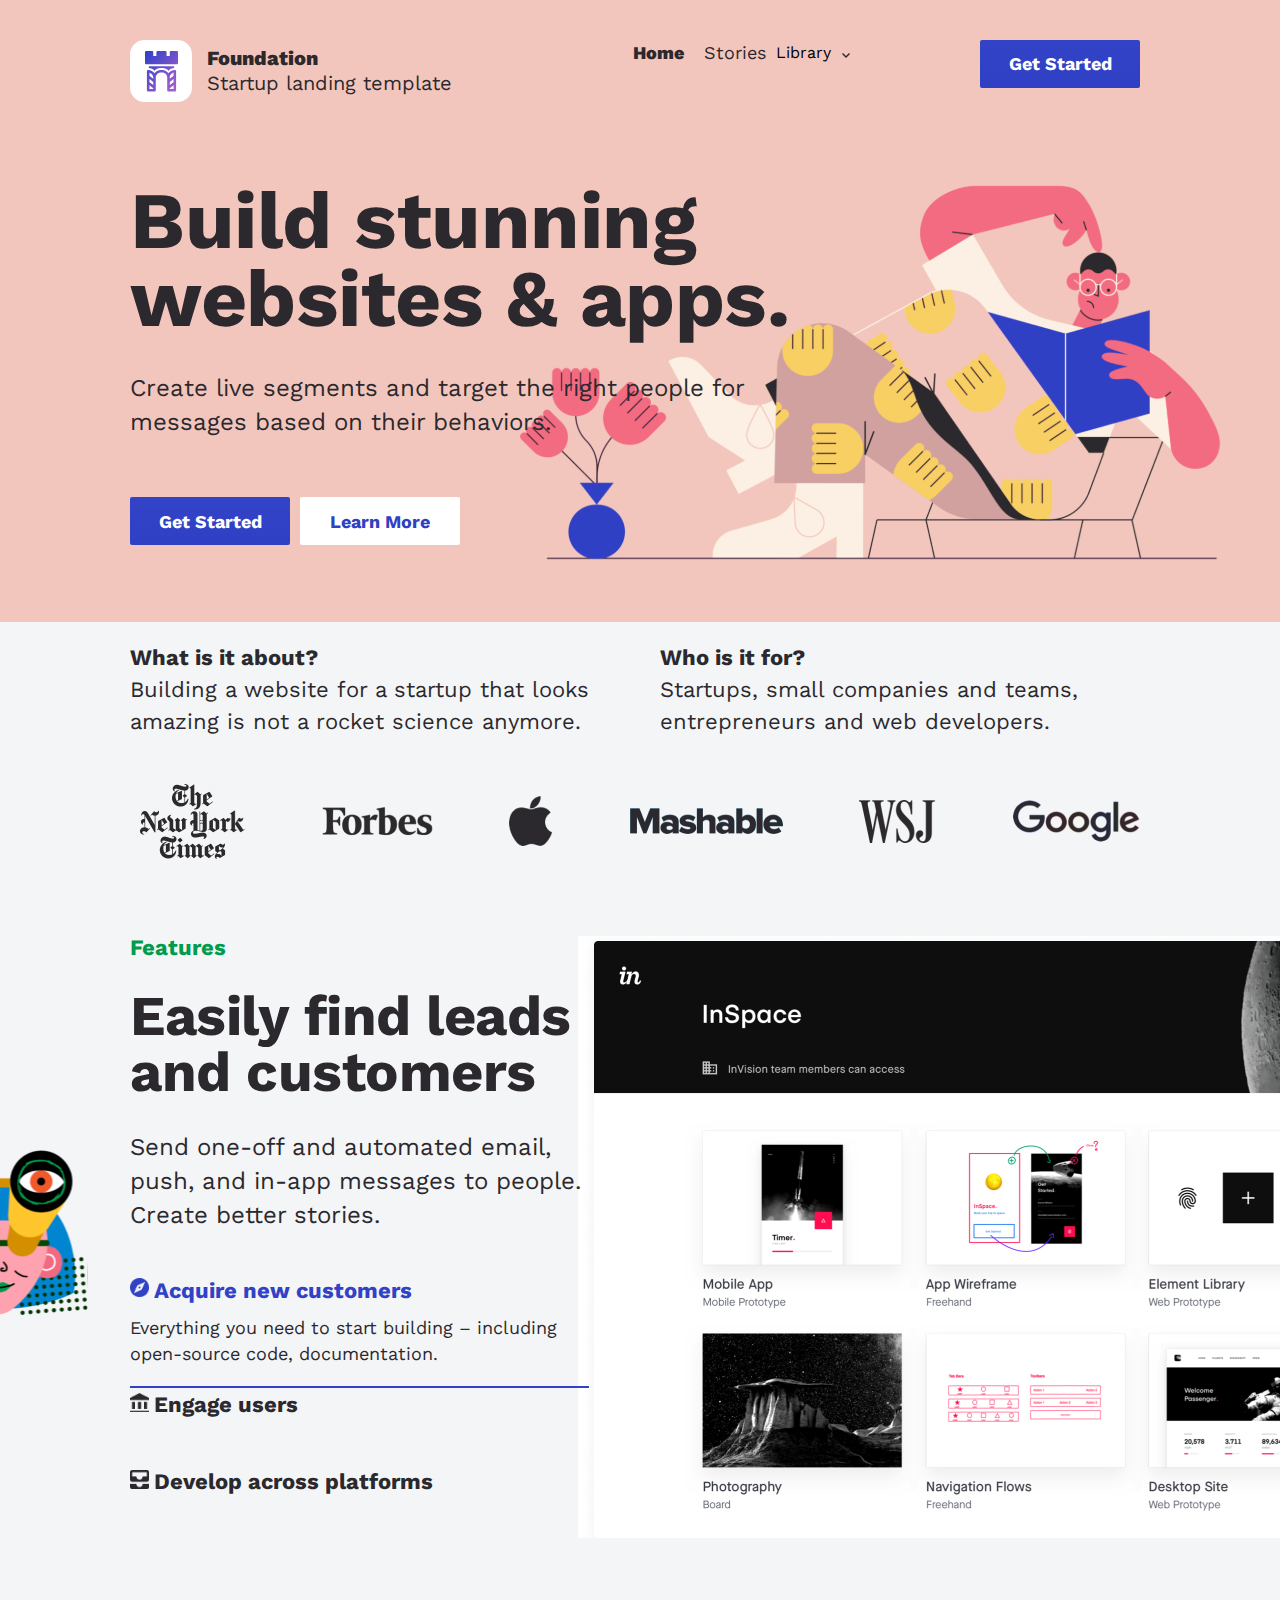
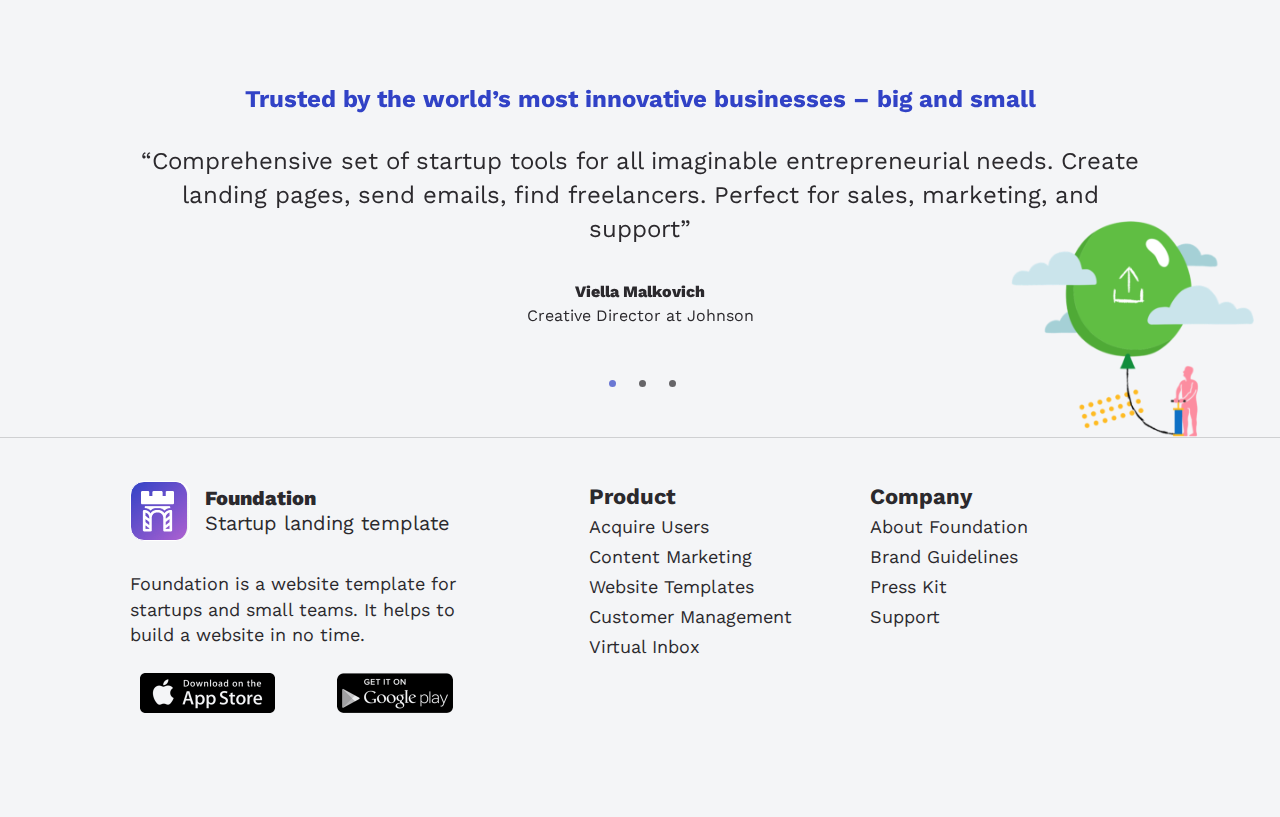
==== index.html @ 9ea9edd9 "first commit" ====
<!DOCTYPE html>
<html lang="en">

<head>
    <meta charset="UTF-8">
    <meta name="viewport" content="width=device-width, initial-scale=1.0">
    <title>My project</title>

    <link rel="stylesheet" href="scss/style.scss">
    <link rel="stylesheet" href="css/style.css">

    <link rel="stylesheet" type="text/css" href="slick/slick.css">
    <link rel="stylesheet" type="text/css" href="slick/slick-theme.css">

    <link href="https://fonts.googleapis.com/css2?family=Work+Sans:wght@100;200;300;700&display=swap" rel="stylesheet">

    <link rel="stylesheet" href="https://use.fontawesome.com/releases/v5.6.1/css/all.css"
        integrity="sha384-gfdkjb5BdAXd+lj+gudLWI+BXq4IuLW5IT+brZEZsLFm++aCMlF1V92rMkPaX4PP" crossorigin="anonymous">

</head>

<body>
    <header class="header-home">
        <div class="container container-header">
            <nav class="menu">
                <div class="box box-logo">
                    <h5><span class="bold"> Foundation</span>
                        <br><span class="thin">Startup landing template</span>
                    </h5>
                </div>
                <div class="shape">
                    <img src="img/Shape.png" alt="shape">
                </div>
                <div class="box box-nav">
                    <ul class="menu-nev">
                        <li class="home"><a href="index.html">Home</a></li>
                        <li class="stories"><a href="stories.html">Stories</a></li>
                        <li class="library">Library</li>
                        <li class="img"><img src="img/Arrow.png" alt=""></li>
                    </ul>
                </div>
                <div class="popup">
                    <ul class="menu-library">
                        <li>
                            <h4><span class="bold">Acquire Users</span><br> Work with the tools and services you use.
                            </h4>
                        </li>
                        <li>
                            <h4><span class="bold">Engage Customers</span><br> Get started with our simple snippet of
                                JavaScript.</h4>
                        </li>
                        <li>
                            <h4><span class="bold">Book Appointments</span><br> We offer measures like 2FA to ensure the
                                safety.</h4>
                        </li>
                        <li>
                            <h4><span class="bold">Generate Leads</span><br> Become a better designer by learning this
                                courses.</h4>
                        </li>
                    </ul>
                </div>
                <div class="box button">
                    <a href="started.html">Get Started</a>
                </div>
            </nav>
        </div>
    </header>
    <article>
        <section class="block-head">
            <div class="container container-block-head">
                <div class="head">
                    <div class="text">
                        <h1>Build stunning websites & apps.</h1>
                        <p>Create live segments and target the right people for messages based on their behaviors.</p>
                    </div>
                    <div class="box btn">
                        <div class="box button blue">
                            <a href="started.html">Get Started</a>
                        </div>
                        <div class="box button button-white">
                            <a href="#">Learn More</a>
                        </div>
                    </div>
                </div>
            </div>
        </section>
        <section class="block-info-question">
            <div class="container container-block-info-question">
                <div class="text-question">
                    <div class="info-text">
                        <h4>What is it about?</h4>
                        <p> Building a website for a startup that looks amazing is not a rocket science anymore.</p>
                    </div>
                    <div class="info-text">
                        <h4>Who is it for?</h4>
                        <p>Startups, small companies and teams, entrepreneurs and web developers.</p>
                    </div>
                </div>
            </div>
        </section>
        <section class="block-logos">
            <div class="container">
                <div class="box-logos">
                    <div class="box-img">
                        <a href="https://www.nytimes.com/" target="_blang">
                            <img src="img/Object1.png" alt="NYT">
                        </a>
                    </div>
                    <div class="box-img">
                        <a href="https://www.forbes.com/" target="_blang">
                            <img src="img/Object2.png" alt="forbes">
                        </a>
                    </div>
                    <div class="box-img">
                        <a href="https://www.apple.com/" target="_blang">
                            <img src="img/Object3.png" alt="apple">
                        </a>
                    </div>
                    <div class="box-img">
                        <a href="https://mashable.com/" target="_blang">
                            <img src="img/Object4.png" alt="mashable">
                        </a>
                    </div>
                    <div class="box-img">
                        <a href="https://www.wsj.com/" target="_blang">
                            <img src="img/Object5.png" alt="wsj">
                        </a>
                    </div>
                    <div class="box-img">
                        <a href="https://www.google.com/" target="_blang">
                            <img src="img/Object6.png" alt="google">
                        </a>
                    </div>
                </div>
            </div>
        </section>
        <section class="block-selector">
            <div class="container">
                <div class="information-selector">
                    <h4 class="green">Features</h4>
                    <h2>Easily find leads and customers</h2>
                    <p>Send one-off and automated email, push, and in-app messages to people. Create better stories.</p>
                    <h4 class="blue">Acquire new customers</h4>
                    <p class="small">Everything you need to start building – including open-source code, documentation.
                    </p>
                    <h4 class="icon1">Engage users</h4>
                    <h4 class="icon2">Develop across platforms</h4>
                    <a href="" class="read">A better way to acquire new users
                    </a>
                </div>

            </div>
        </section>

        <section class="slider">
            <div class="container container-slider">
                <div class="box-slider">
                    <div class="blocks first">
                        <p class="blue">Trusted by the world’s most innovative businesses – big and small</p>
                        <p class="grey">“Comprehensive set of startup tools for all imaginable entrepreneurial needs.
                            Create landing pages, send emails, find freelancers. Perfect for sales, marketing, and
                            support”</p>
                        <p class="little"><span class="bold">Viella Malkovich</span><br>Creative Director at
                            Johnson</br> </p>
                    </div>
                    <div class="blocks second">
                        <p class="blue">Trusted by the world’s most innovative businesses – big and small</p>
                        <p class="grey">“Comprehensive set of startup tools for all imaginable entrepreneurial needs.
                            Create landing pages, send emails, find freelancers. Perfect for sales, marketing, and
                            support”</p>
                        <p class="little"><span class="bold">Viella Malkovich</span><br>Creative Director at
                            Johnson</br> </p>
                    </div>
                    <div class="blocks third">
                        <p class="blue">Trusted by the world’s most innovative businesses – big and small</p>
                        <p class="grey">“Comprehensive set of startup tools for all imaginable entrepreneurial needs.
                            Create landing pages, send emails, find freelancers. Perfect for sales, marketing, and
                            support”</p>
                        <p class="little"><span class="bold">Viella Malkovich</span><br>Creative Director at
                            Johnson</br> </p>
                    </div>
                </div>
            </div>
        </section>

    </article>
    <footer>
        <div class="container container-footer">
            <section class="info-logo">
                <div class="box-logo">
                    <h5><span class="bold"> Foundation</span>
                        <br><span class="thin">Startup landing template</span>
                    </h5>
                </div>
                <div class="text-logo">
                    <p class="small">Foundation is a website template for startups and small teams. It helps to build a
                        website in no time.</p>
                </div>
                <div class="box box-logos">
                    <div class="box-img">
                        <a href="https://www.apple.com/app-store/" target="_blang">
                            <img src="img/AppStore.png" alt="AppStore">
                        </a>
                    </div>
                    <div class="box-img">
                        <a href="https://play.google.com/store" target="_blang">
                            <img src="img/Google Play.png" alt="Google">
                        </a>
                    </div>
                </div>

            </section>
            <section class="information box-product">
                <h4>Product</h4>
                <ul>
                    <li><a href="">Acquire Users</a></li>
                    <li><a href="">Content Marketing</a></li>
                    <li><a href="">Website Templates</a></li>
                    <li><a href="">Customer Management</a></li>
                    <li><a href="">Virtual Inbox</a></li>
                </ul>
            </section>
            <section class="information box-companyt">
                <h4>Company</h4>
                <ul>
                    <li><a href="">About Foundation</a></li>
                    <li><a href="">Brand Guidelines</a></li>
                    <li><a href="">Press Kit</a></li>
                    <li><a href="">Support</a></li>
                </ul>
            </section>
        </div>
        <div class="container">
            <section class="icon">
                <div class="fontawesome">
                    <a class="icons" href="https://www.facebook.com" target="_blang">
                        <i class="fab fa-facebook"></i>
                    </a>
                    <a class="icons" href="https://www.instagram.com " target="_blang">
                        <i class="fab fa-instagram"></i>
                    </a>
                    <a class="icons" href="https://twitter.com/?lang=ru" target="_blang">
                        <i class="fab fa-twitter"></i>
                    </a>
                </div>
            </section>
        </div>
    </footer>


    <script src="js/jquery-3.5.1.min.js"></script>
    <script type="text/javascript" src="slick/slick.min.js"></script>


    <script src="js/app.js"></script>
</body>

</html>
---- css/style.css ----
* {
  box-sizing: border-box;
  margin: 0;
  font-family: "Work Sans", sans-serif;
}

body,
html {
  background: #f4f5f7;
}

h1 {
  font-weight: bold;
  font-size: 80px;
  line-height: 0.97;
  letter-spacing: -0.5px;
  color: #2b292d;
}
@media only screen and (max-width: 910px) {
  h1 {
    font-size: 60px;
    line-height: 1;
    letter-spacing: -0.3125px;
  }
}
@media only screen and (max-width: 760px) {
  h1 {
    font-size: 50px;
  }
}
@media only screen and (max-width: 500px) {
  h1 {
    font-size: 40px;
  }
}
@media only screen and (max-width: 400px) {
  h1 {
    font-size: 38px;
  }
}

h2 {
  font-family: Work Sans;
  font-style: normal;
  font-weight: bold;
  font-size: 56px;
  line-height: 56px;
  letter-spacing: -0.5px;
  color: #2b292d;
}
@media only screen and (max-width: 400px) {
  h2 {
    font-size: 40px;
  }
}

h3 {
  font-weight: normal;
  font-size: 26px;
  line-height: 26px;
  color: #2b292d;
}

h4 {
  font-style: normal;
  font-weight: bold;
  font-size: 22px;
  line-height: 32px;
  color: #2b292d;
}

h5 {
  font-weight: normal;
  font-size: 20px;
  line-height: 1.25;
  color: #2b292d;
}

p {
  font-size: 24px;
  line-height: 1.42;
  color: #2b292d;
}
p.small {
  font-size: 18px;
}
@media only screen and (max-width: 650px) {
  p.small {
    display: none;
  }
}
@media only screen and (max-width: 400px) {
  p {
    font-size: 20px;
  }
}

p.little {
  font-style: normal;
  font-size: 16px;
  line-height: 24px;
  text-align: center;
  color: #2b292d;
}
p.little span.bold {
  font-weight: 800;
}

p.blue {
  color: #3142c6;
  font-style: normal;
  font-weight: bold;
}

p.grey {
  font-style: normal;
  font-weight: normal;
}

span.bold {
  font-weight: 800;
}

@media only screen and (max-width: 860px) {
  span.thin {
    display: none;
  }
}

span.price {
  opacity: 0.5;
}

span.red {
  font-weight: bold;
  color: #e22729;
}

.container {
  width: calc(100% - 130px - 130px);
  margin: 0 auto;
}
@media only screen and (max-width: 1199px) {
  .container {
    width: calc(100% - 50px - 50px);
  }
}
@media only screen and (max-width: 860px) {
  .container {
    width: calc(100% - 40px - 40px);
  }
}
@media only screen and (max-width: 760px) {
  .container {
    width: 95%;
  }
}
@media only screen and (max-width: 760px) {
  .container.container-header {
    width: 100%;
  }
}

header {
  background: #f3c6bd;
}
header .menu {
  padding: 40px 0;
  display: flex;
  justify-content: space-between;
}
@media only screen and (max-width: 760px) {
  header .menu {
    align-items: center;
    width: 100%;
    background: #ffffff;
    padding: 10px 0;
  }
}
header .menu .shape {
  display: none;
}
@media only screen and (max-width: 760px) {
  header .menu .shape {
    padding-right: 50px;
    display: block;
    text-align: center;
  }
}
@media only screen and (max-width: 600px) {
  header .menu .shape {
    padding-right: 30px;
  }
}
@media only screen and (max-width: 400px) {
  header .menu .shape {
    padding-right: 20px;
  }
}
header .menu .box.box-nav ul {
  display: flex;
  justify-content: space-between;
  align-items: center;
  list-style-type: none;
}
header .menu .box.box-nav ul li.home {
  font-weight: 800;
}
header .menu .box.box-nav ul li.img {
  margin-left: 11px;
}
header .menu .box.box-nav ul:hover {
  cursor: pointer;
}
@media only screen and (max-width: 760px) {
  header .menu .box.box-nav {
    display: none;
  }
}
header .menu .box.box-nav.actual {
  padding: 15px 15px;
  display: none;
  max-width: 612px;
  border-radius: 5px;
  position: absolute;
  top: 80px;
  right: 30px;
  background: #ffffff;
}
header .menu .box.box-nav.actual ul.menu-nev {
  padding: 0;
  display: flex;
  flex-direction: column;
  align-items: center;
}
header .menu .box.box-nav.actual .img {
  display: none;
}
@media only screen and (max-width: 760px) {
  header .menu .box.button {
    display: none;
  }
}

.box-logo {
  display: flex;
  flex-wrap: wrap;
  justify-content: flex-start;
  align-items: center;
}
.box-logo:hover {
  cursor: pointer;
}
@media only screen and (max-width: 760px) {
  .box-logo {
    width: 82%;
    border-right: 1px solid rgba(0, 0, 0, 0.15);
  }
}
.box-logo::before {
  content: "";
  width: 60px;
  height: 60px;
  display: block;
  border: 1px solid #ffffff;
  border-radius: 14px;
  background-color: #ffffff;
  background-image: url(../img/Icon.svg);
  background-position: center center;
  background-repeat: no-repeat;
}
@media only screen and (max-width: 980px) {
  .box-logo::before {
    width: 48px;
    height: 48px;
  }
}
.box-logo h5 {
  padding-left: 15px;
}
@media only screen and (max-width: 870px) {
  .box-logo h5 span.thin {
    display: none;
  }
}

footer .box-logo::before {
  content: "";
  width: 58px;
  height: 58px;
  display: block;
  border: 1px solid #ffffff;
  border-radius: 14px;
  background-color: #ffffff;
  background-image: url(../img/IconFooter.png);
  background-position: center center;
  background-repeat: no-repeat;
}
@media only screen and (max-width: 1250px) {
  footer .box-logo::before {
    width: 48px;
    height: 48px;
  }
}
@media only screen and (max-width: 1060px) {
  footer .box-logo {
    width: 82%;
    border-right: none;
  }
  footer .box-logo span.thin {
    display: none;
  }
}
@media only screen and (max-width: 650px) {
  footer .box-logo {
    width: 100%;
  }
}
@media only screen and (max-width: 880px) {
  footer .box-logo {
    display: flex;
    flex-direction: column;
    align-items: center;
  }
  footer .box-logo span.thin {
    display: block;
  }
}

.block-head {
  background: #f3c6bd;
  background-image: url(../img/ouch.svg);
  background-size: 60%;
  background-repeat: no-repeat;
  background-position: right 25px center;
}
@media only screen and (max-width: 980px) {
  .block-head {
    height: 580px;
    background-position: bottom right 15px;
    background-size: 70%;
  }
}
@media only screen and (max-width: 680px) {
  .block-head {
    height: 500px;
  }
}
@media only screen and (max-width: 500px) {
  .block-head {
    background-position: center bottom;
  }
}
.block-head .head {
  display: inline-block;
  width: 66%;
  padding: 40px 0 77px 0;
}
@media only screen and (max-width: 980px) {
  .block-head .head {
    width: 80%;
  }
}
@media only screen and (max-width: 760px) {
  .block-head .head {
    display: block;
    width: 90%;
  }
}
@media only screen and (max-width: 500px) {
  .block-head .head {
    width: 100%;
  }
}
.block-head .head .text h1 {
  padding-bottom: 34px;
}
@media only screen and (max-width: 400px) {
  .block-head .head .text h1 {
    padding-bottom: 15px;
  }
}
.block-head .head .text p {
  padding-bottom: 58px;
}
@media only screen and (max-width: 680px) {
  .block-head .head .text p {
    padding-bottom: 20px;
  }
}
.block-head .head .box.btn {
  display: flex;
  flex-wrap: nowrap;
  justify-content: start;
  align-items: center;
}
@media only screen and (max-width: 400px) {
  .block-head .head .box.btn {
    flex-wrap: wrap;
    justify-content: center;
    align-items: center;
  }
}
.block-head .head .box.btn .box.button.button-white {
  background: linear-gradient(180deg, rgba(255, 255, 255, 0.05) 0%, rgba(255, 255, 255, 0.00001) 100%), #ffffff;
}
.block-head .head .box.btn .box.button.button-white a {
  color: #3040c4;
}

a {
  padding: 0 10px;
  text-decoration: none;
  color: #2b292d;
  font-size: 18px;
  line-height: 1.39;
}

.box-logo a {
  padding: 0;
}

.information a {
  transition: border, box-shadow 0.3s;
}
.information a:hover {
  color: #009b4d;
}

.button {
  width: 160px;
  height: 48px;
  background: linear-gradient(180deg, rgba(255, 255, 255, 0.05) 0%, rgba(255, 255, 255, 0.00001) 100%), #3040c4;
  background-blend-mode: overlay, normal;
  border-radius: 2px;
  font-weight: bold;
  font-size: 18px;
  line-height: 0.72;
  display: flex;
  justify-content: center;
  align-items: center;
  margin-right: 10px;
  transition: border, box-shadow 0.3s;
}
.button:hover {
  width: 170px;
  height: 55px;
}
@media only screen and (max-width: 480px) {
  .button {
    width: 50%;
    margin: 5px;
  }
}
@media only screen and (max-width: 400px) {
  .button {
    width: 100%;
    margin: 10px;
  }
}

.button a {
  margin: 0 10px;
  color: #ffffff;
}

form button {
  height: 48px;
  width: 100%;
  background: #f2f2f2;
  color: #3040c4;
  border: 1px solid #3041c5;
  border-radius: 2px;
  font-weight: bold;
  font-size: 18px;
  line-height: 0.72;
  display: flex;
  justify-content: center;
  align-items: center;
  margin-right: 10px;
  transition: border, box-shadow 0.3s;
}
form button:hover {
  background: linear-gradient(180deg, rgba(255, 255, 255, 0.05) 0%, rgba(255, 255, 255, 0.00001) 100%), #3040c4;
  background-blend-mode: overlay, normal;
  box-shadow: 0px 1px 3px rgba(0, 0, 0, 0.1), 0px 4px 6px rgba(0, 0, 0, 0.05), inset 0px 1px 0px rgba(255, 255, 255, 0.1);
  color: #fff;
}

.text-question,
.text-answer {
  padding: 20px 0;
  display: flex;
  flex-wrap: wrap;
  justify-content: space-between;
  align-items: center;
}
.text-question p,
.text-answer p {
  font-size: 22px;
}
.text-question .info-text,
.text-answer .info-text {
  width: 48%;
}
@media only screen and (max-width: 860px) {
  .text-question,
.text-answer {
    height: auto;
    padding: 30px 0;
    flex-direction: column;
  }
  .text-question .info-text,
.text-answer .info-text {
    padding: 10px 0;
    width: 100%;
  }
}

.box-logos {
  width: 100%;
  height: 135px;
  display: grid;
  grid-template-columns: auto auto auto auto auto auto;
  text-align: center;
  justify-content: space-between;
  align-items: center;
}
@media only screen and (max-width: 860px) {
  .box-logos {
    height: auto;
    padding: 10px 0;
    grid-template-columns: auto auto auto;
    grid-template-rows: auto auto;
    grid-row-gap: 10px;
  }
}
@media only screen and (max-width: 480px) {
  .box-logos img {
    width: 50%;
  }
}

.block-selector {
  padding: 40px 0 40px 0;
  position: relative;
  background-image: url(../img/ouch2.svg), url(../img/Invision_Screen.png);
  background-size: 167px 166px, 702px 602px;
  background-repeat: no-repeat, no-repeat;
  background-position: left -40px top 258px, right center;
}
@media only screen and (max-width: 1200px) {
  .block-selector {
    background-image: url(../img/Invision_Screen.png);
    background-position: right -20% center;
    background-size: 702px 602px;
    background-repeat: no-repeat;
  }
}
@media only screen and (max-width: 1200px) {
  .block-selector {
    background-position: right -40% center;
  }
}
@media only screen and (max-width: 960px) {
  .block-selector {
    background-image: url(../img/ouch.png);
    background-position: right center;
    background-size: 40%;
    background-repeat: no-repeat;
  }
}
@media only screen and (max-width: 650px) {
  .block-selector {
    height: 600px;
    background-position: bottom 30px center;
    background-size: 35%;
  }
}
@media only screen and (max-width: 400px) {
  .block-selector {
    background-size: 50%;
  }
}
.block-selector .information-selector {
  display: inline-block;
  width: 45%;
}
@media only screen and (max-width: 960px) {
  .block-selector .information-selector {
    width: 50%;
  }
}
@media only screen and (max-width: 650px) {
  .block-selector .information-selector {
    width: 100%;
  }
}
.block-selector .information-selector a {
  display: none;
}
@media only screen and (max-width: 650px) {
  .block-selector .information-selector a {
    display: inline-block;
    text-align: center;
    position: absolute;
    bottom: 0;
    font-size: 14px;
    line-height: 22px;
    color: rgba(43, 41, 45, 0.6);
  }
}
.block-selector .information-selector h4.green {
  color: #009b4d;
  padding-bottom: 24px;
}
.block-selector .information-selector h4.blue {
  color: #3142c6;
  padding-bottom: 8px;
}
.block-selector .information-selector h4.blue::before {
  content: "";
  height: 24px;
  width: 24px;
  display: inline-block;
  background-image: url(../img/Icon_compas.png);
  background-size: 80%;
  background-repeat: no-repeat;
  background-position: left top 4px;
}
.block-selector .information-selector h2 {
  padding-bottom: 30px;
}
@media only screen and (max-width: 400px) {
  .block-selector .information-selector h2 {
    line-height: 40px;
  }
}
.block-selector .information-selector p {
  padding-bottom: 42px;
}
.block-selector .information-selector p.small {
  display: block;
  border-bottom: solid 2px #3142c6;
  padding-bottom: 20px;
}
@media only screen and (max-width: 650px) {
  .block-selector .information-selector p.small {
    display: none;
    border-bottom: none;
  }
}
.block-selector .information-selector h4 {
  padding-bottom: 44px;
}
.block-selector .information-selector h4.icon1::before {
  content: "";
  height: 24px;
  width: 24px;
  display: inline-block;
  background-image: url(../img/Icon_costl.png);
  background-size: 80%;
  background-repeat: no-repeat;
  background-position: left top 5px;
}
.block-selector .information-selector h4.icon2::before {
  content: "";
  height: 24px;
  width: 24px;
  display: inline-block;
  background-image: url(../img/Icon_comp.png);
  background-size: 80%;
  background-repeat: no-repeat;
  background-position: left top 5px;
}
@media only screen and (max-width: 650px) {
  .block-selector .information-selector h4 {
    display: none;
  }
}

footer {
  position: relative;
  height: 380px;
  border-top: 1px solid rgba(0, 0, 0, 0.15);
}
@media only screen and (max-width: 880px) {
  footer {
    height: auto;
  }
}
footer .container-footer {
  padding-top: 43px;
  display: grid;
  grid-template-columns: 45% 1fr 1fr;
}
@media only screen and (max-width: 880px) {
  footer .container-footer {
    grid-template-rows: 1fr auto;
    grid-template-columns: 1fr 1fr;
  }
}
@media only screen and (max-width: 500px) {
  footer .container-footer {
    grid-template-rows: 1fr 1fr 1fr;
    grid-template-columns: 1fr;
  }
}
footer .container-footer .info-logo {
  padding-right: 126px;
}
@media only screen and (max-width: 880px) {
  footer .container-footer .info-logo {
    padding-right: 0;
    padding-bottom: 40px;
    display: flex;
    flex-direction: column;
    align-items: center;
    grid-column-start: 1;
    grid-column-end: 3;
    text-align: center;
    border-bottom: 1px solid rgba(0, 0, 0, 0.15);
  }
}
@media only screen and (max-width: 500px) {
  footer .container-footer .info-logo {
    grid-column-start: 1;
    grid-column-end: 2;
  }
}
footer .container-footer .info-logo .text-logo {
  padding: 30px 0 25px 0;
}
@media only screen and (max-width: 880px) {
  footer .container-footer .info-logo .text-logo {
    display: flex;
    justify-content: center;
  }
}
@media only screen and (max-width: 650px) {
  footer .container-footer .info-logo .text-logo {
    padding: 0;
  }
}
footer .container-footer .info-logo .box-logos {
  height: auto;
  display: grid;
  grid-template-columns: auto auto;
}
@media only screen and (max-width: 880px) {
  footer .container-footer .info-logo .box-logos {
    justify-content: center;
  }
}
@media only screen and (max-width: 480px) {
  footer .container-footer .info-logo .box-logos img {
    width: 90%;
  }
}
footer .container-footer .information {
  display: flex;
  flex-direction: column;
  justify-content: start;
}
@media only screen and (max-width: 880px) {
  footer .container-footer .information {
    padding-top: 30px;
  }
}
footer .container-footer .information ul {
  list-style-type: none;
  color: rgba(43, 41, 45, 0.6);
  line-height: 30px;
  padding: 0;
}
footer .container-footer .information ul a {
  padding: 0;
}
footer .icon {
  position: absolute;
  right: 0;
  bottom: 0;
  margin: 10px 0;
}
footer .icon i {
  font-size: 2rem;
}
@media only screen and (max-width: 500px) {
  footer .icon i {
    font-size: 1.5rem;
  }
}
@media only screen and (max-width: 880px) {
  footer .icon {
    position: relative;
    right: 0;
    bottom: 0;
    margin: 10px 0;
  }
}

.icon .fontawesome a.icons {
  color: gray;
  font-size: 2.5rem;
  margin: 0 10px;
  display: inline-block;
  size: 1x;
}
.icon .fontawesome a.icons i[class$=facebook]:hover {
  color: #385898;
}
.icon .fontawesome a.icons i[class$=twitter]:hover {
  color: #00acee;
}
.icon .fontawesome a.icons i[class$=instagram]:hover {
  background: linear-gradient(175deg, #515bd4 0%, #8134af 25%, #dd247b 50%, #feda77 75%, #f58529 100%);
  -webkit-background-clip: text;
  -webkit-text-fill-color: transparent;
}

.slider {
  padding: 100px 0 66px 0;
  height: 455px;
  background-image: url(../img/ouch3.png);
  background-repeat: no-repeat;
  background-size: 243px;
  background-position: right 26px bottom;
}
@media only screen and (max-width: 960px) {
  .slider {
    padding: 50px 0 33px 0;
    height: auto;
  }
}
@media only screen and (max-width: 650px) {
  .slider {
    height: 650px;
    background-size: 243px;
    background-position: bottom center;
  }
}
@media only screen and (max-width: 500px) {
  .slider {
    height: 700px;
  }
}
.slider .box-slider {
  max-width: 1000px;
  margin: 0 auto;
}
.slider .box-slider button.slick-next.slick-arrow,
.slider .box-slider button.slick-prev.slick-arrow {
  display: none !important;
}
@media only screen and (max-width: 1070px) {
  .slider .box-slider button.slick-next.slick-arrow,
.slider .box-slider button.slick-prev.slick-arrow {
    width: 800px;
  }
}
.slider .box-slider .slick-list {
  position: relative;
}
.slider .box-slider .slick-list .slick-track {
  width: 100%;
}
.slider .box-slider .slick-list .second.slick-slide {
  position: absolute;
  left: 0;
}
.slider .box-slider .slick-list .third.slick-slide {
  position: absolute;
  left: 0;
}
.slider .box-slider .slick-list p.blue {
  padding-bottom: 28px;
  text-align: center;
}
@media only screen and (max-width: 500px) {
  .slider .box-slider .slick-list p.blue {
    text-align: left;
  }
}
.slider .box-slider .slick-list p.grey {
  padding-bottom: 34px;
  margin: 0 auto;
  text-align: center;
}
@media only screen and (max-width: 500px) {
  .slider .box-slider .slick-list p.grey {
    text-align: left;
  }
}
@media only screen and (max-width: 500px) {
  .slider .box-slider .slick-list p.little {
    text-align: left;
  }
}
.slider .box-slider .slick-list .second p.grey {
  color: #009b4d;
}
.slider .box-slider .slick-list .third p.grey {
  color: #3142c6;
}
.slider ul.slick-dots {
  padding-top: 40px;
  margin: 0 auto;
  width: 100px;
  display: flex;
  color: #2b292d;
  opacity: 0.7;
  justify-content: space-between;
}
.slider li button {
  text-align: center;
  display: none;
}
.slider li {
  font-size: 1.5rem;
}
.slider li.slick-active::marker {
  color: #3142c5;
  opacity: 1.2;
}

.popup {
  padding: 31px 30px;
  display: none;
  max-width: 612px;
  border-radius: 10px;
  position: absolute;
  top: 90px;
  right: 375px;
  background: #ffffff;
  background-size: auto auto;
  background-repeat: no-repeat;
  background-position: top -45px center;
}
@media only screen and (max-width: 1195px) {
  .popup {
    right: 220px;
    padding: 15px 15px;
    max-width: 500px;
  }
}
@media only screen and (max-width: 760px) {
  .popup {
    right: 120px;
  }
}
.popup .menu-library {
  list-style-type: none;
  padding: 0;
  display: grid;
  grid-template-columns: 1fr 1fr;
  grid-template-rows: repeat 2 1fr;
}
.popup .menu-library li {
  padding-right: 28px;
  padding-bottom: 30px;
}
@media only screen and (max-width: 1195px) {
  .popup .menu-library li {
    padding-right: 18px;
    padding-bottom: 15px;
  }
}
.popup .menu-library li h4 {
  font-weight: normal;
  font-size: 22px;
  line-height: 26px;
}
.popup .menu-library li h4 span {
  padding-bottom: 35px;
}
.popup .menu-library li h4 span:hover {
  color: #009b4d;
  cursor: pointer;
}

/*# sourceMappingURL=style.css.map */
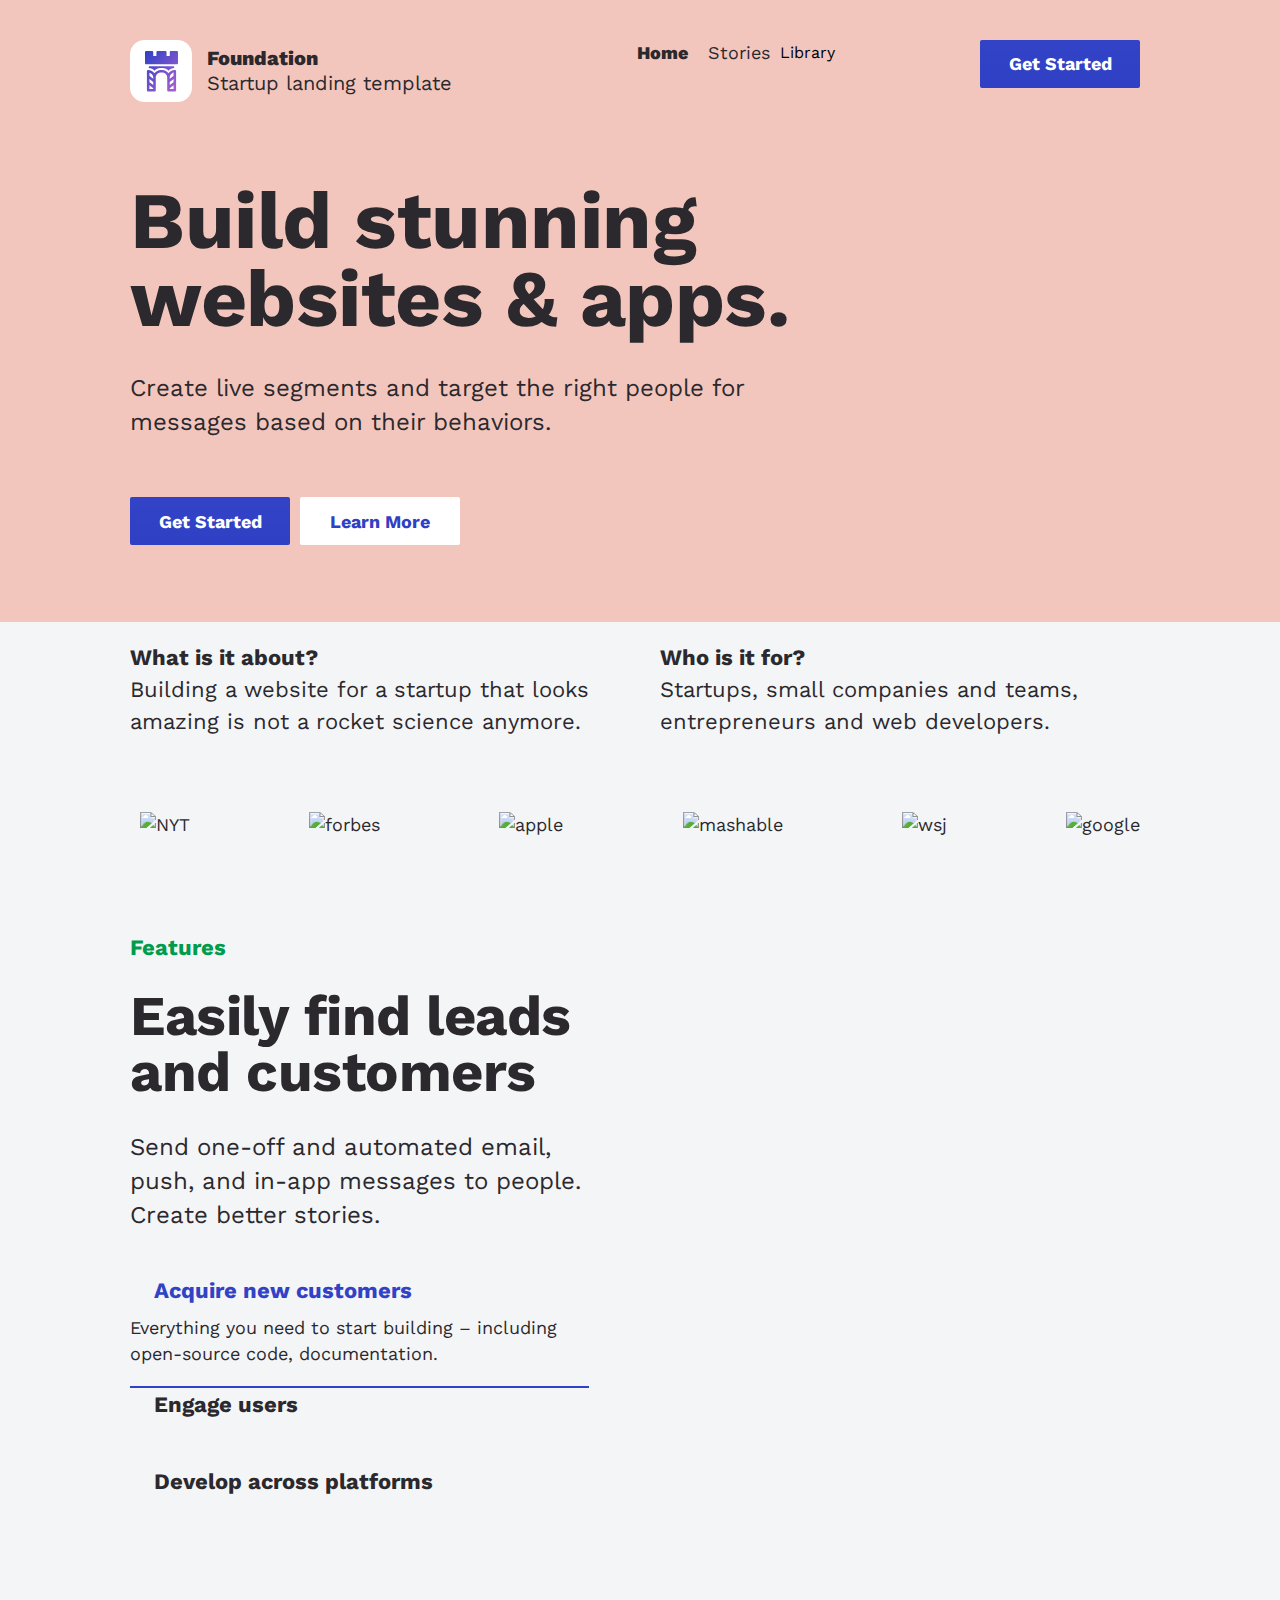
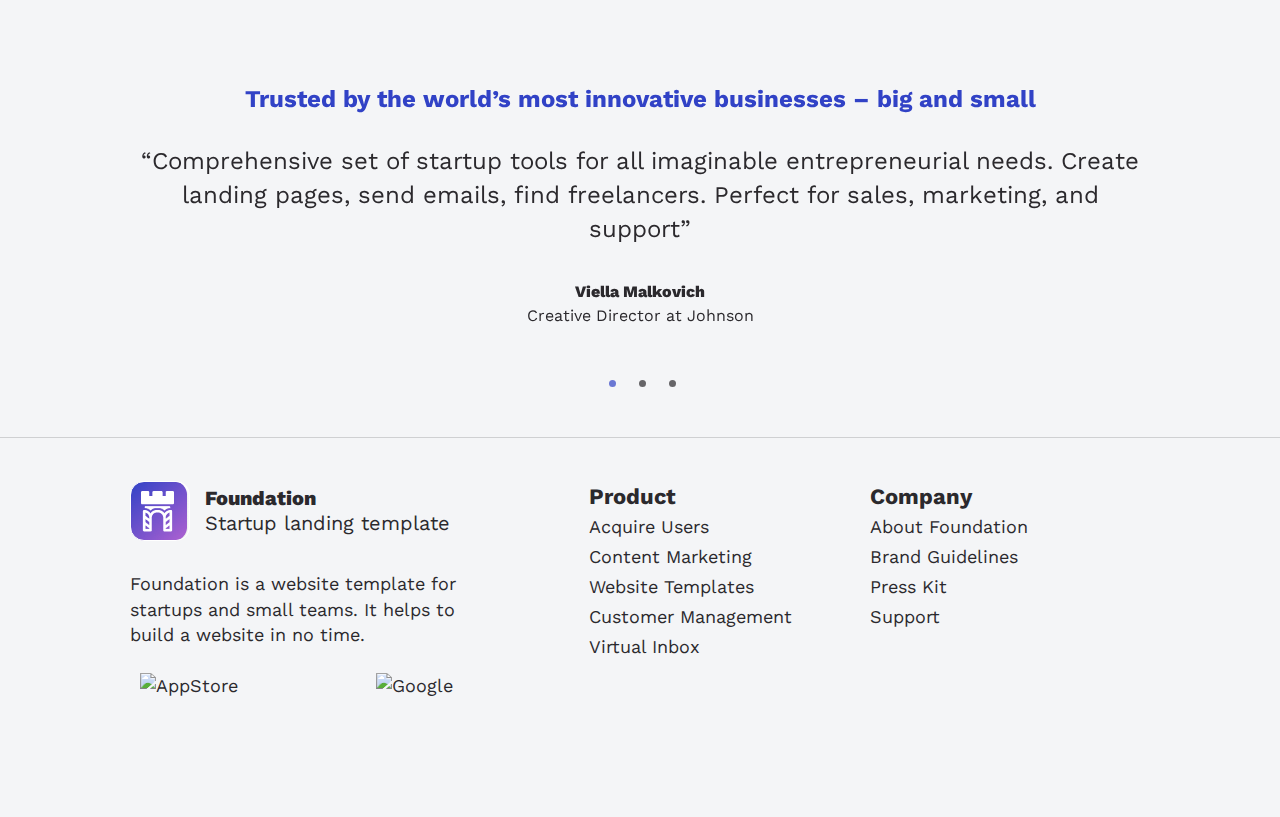
==== commit c09023fa: "added gulp" ====
--- a/index.html
+++ b/index.html
@@ -6,7 +6,7 @@
     <meta name="viewport" content="width=device-width, initial-scale=1.0">
     <title>My project</title>
 
-    <link rel="stylesheet" href="scss/style.scss">
+    <link rel="stylesheet" href="scss/style.scss" type="text\css">
     <link rel="stylesheet" href="css/style.css">
 
     <link rel="stylesheet" type="text/css" href="slick/slick.css">
@@ -29,14 +29,14 @@
                     </h5>
                 </div>
                 <div class="shape">
-                    <img src="img/Shape.png" alt="shape">
+                    <img src="build/img/Shape.png" alt="shape">
                 </div>
                 <div class="box box-nav">
                     <ul class="menu-nev">
                         <li class="home"><a href="index.html">Home</a></li>
                         <li class="stories"><a href="stories.html">Stories</a></li>
                         <li class="library">Library</li>
-                        <li class="img"><img src="img/Arrow.png" alt=""></li>
+                        <li class="img"><img src="build/img/Arrow.png" alt=""></li>
                     </ul>
                 </div>
                 <div class="popup">
@@ -103,32 +103,32 @@
                 <div class="box-logos">
                     <div class="box-img">
                         <a href="https://www.nytimes.com/" target="_blang">
-                            <img src="img/Object1.png" alt="NYT">
+                            <img src="build/img/Object1.png" alt="NYT">
                         </a>
                     </div>
                     <div class="box-img">
                         <a href="https://www.forbes.com/" target="_blang">
-                            <img src="img/Object2.png" alt="forbes">
+                            <img src="build/img/Object2.png" alt="forbes">
                         </a>
                     </div>
                     <div class="box-img">
                         <a href="https://www.apple.com/" target="_blang">
-                            <img src="img/Object3.png" alt="apple">
+                            <img src="build/img/Object3.png" alt="apple">
                         </a>
                     </div>
                     <div class="box-img">
                         <a href="https://mashable.com/" target="_blang">
-                            <img src="img/Object4.png" alt="mashable">
+                            <img src="build/img/Object4.png" alt="mashable">
                         </a>
                     </div>
                     <div class="box-img">
                         <a href="https://www.wsj.com/" target="_blang">
-                            <img src="img/Object5.png" alt="wsj">
+                            <img src="build/img/Object5.png" alt="wsj">
                         </a>
                     </div>
                     <div class="box-img">
                         <a href="https://www.google.com/" target="_blang">
-                            <img src="img/Object6.png" alt="google">
+                            <img src="build/img/Object6.png" alt="google">
                         </a>
                     </div>
                 </div>
@@ -199,12 +199,12 @@
                 <div class="box box-logos">
                     <div class="box-img">
                         <a href="https://www.apple.com/app-store/" target="_blang">
-                            <img src="img/AppStore.png" alt="AppStore">
+                            <img src="build/img/AppStore.png" alt="AppStore">
                         </a>
                     </div>
                     <div class="box-img">
                         <a href="https://play.google.com/store" target="_blang">
-                            <img src="img/Google Play.png" alt="Google">
+                            <img src="build/img/Google Play.png" alt="Google">
                         </a>
                     </div>
                 </div>
--- a/css/style.css
+++ b/css/style.css
@@ -1,43 +1,32 @@
 * {
   box-sizing: border-box;
   margin: 0;
-  font-family: "Work Sans", sans-serif;
-}
+  font-family: 'Work Sans', sans-serif; }
 
 body,
 html {
-  background: #f4f5f7;
-}
+  background: #f4f5f7; }
 
 h1 {
   font-weight: bold;
   font-size: 80px;
   line-height: 0.97;
   letter-spacing: -0.5px;
-  color: #2b292d;
-}
-@media only screen and (max-width: 910px) {
-  h1 {
-    font-size: 60px;
-    line-height: 1;
-    letter-spacing: -0.3125px;
-  }
-}
-@media only screen and (max-width: 760px) {
-  h1 {
-    font-size: 50px;
-  }
-}
-@media only screen and (max-width: 500px) {
-  h1 {
-    font-size: 40px;
-  }
-}
-@media only screen and (max-width: 400px) {
-  h1 {
-    font-size: 38px;
-  }
-}
+  color: #2b292d; }
+  @media only screen and (max-width: 910px) {
+    h1 {
+      font-size: 60px;
+      line-height: 1;
+      letter-spacing: -0.3125px; } }
+  @media only screen and (max-width: 760px) {
+    h1 {
+      font-size: 50px; } }
+  @media only screen and (max-width: 500px) {
+    h1 {
+      font-size: 40px; } }
+  @media only screen and (max-width: 400px) {
+    h1 {
+      font-size: 38px; } }
 
 h2 {
   font-family: Work Sans;
@@ -46,246 +35,184 @@
   font-size: 56px;
   line-height: 56px;
   letter-spacing: -0.5px;
-  color: #2b292d;
-}
-@media only screen and (max-width: 400px) {
-  h2 {
-    font-size: 40px;
-  }
-}
+  color: #2b292d; }
+  @media only screen and (max-width: 400px) {
+    h2 {
+      font-size: 40px; } }
 
 h3 {
   font-weight: normal;
   font-size: 26px;
   line-height: 26px;
-  color: #2b292d;
-}
+  color: #2b292d; }
 
 h4 {
   font-style: normal;
   font-weight: bold;
   font-size: 22px;
   line-height: 32px;
-  color: #2b292d;
-}
+  color: #2b292d; }
 
 h5 {
   font-weight: normal;
   font-size: 20px;
   line-height: 1.25;
-  color: #2b292d;
-}
+  color: #2b292d; }
 
 p {
   font-size: 24px;
   line-height: 1.42;
-  color: #2b292d;
-}
-p.small {
-  font-size: 18px;
-}
-@media only screen and (max-width: 650px) {
+  color: #2b292d; }
   p.small {
-    display: none;
-  }
-}
-@media only screen and (max-width: 400px) {
-  p {
-    font-size: 20px;
-  }
-}
+    font-size: 18px; }
+    @media only screen and (max-width: 650px) {
+      p.small {
+        display: none; } }
+  @media only screen and (max-width: 400px) {
+    p {
+      font-size: 20px; } }
 
 p.little {
   font-style: normal;
   font-size: 16px;
   line-height: 24px;
   text-align: center;
-  color: #2b292d;
-}
-p.little span.bold {
-  font-weight: 800;
-}
+  color: #2b292d; }
+  p.little span.bold {
+    font-weight: 800; }
 
 p.blue {
   color: #3142c6;
   font-style: normal;
-  font-weight: bold;
-}
+  font-weight: bold; }
 
 p.grey {
   font-style: normal;
-  font-weight: normal;
-}
+  font-weight: normal; }
 
 span.bold {
-  font-weight: 800;
-}
+  font-weight: 800; }
 
 @media only screen and (max-width: 860px) {
   span.thin {
-    display: none;
-  }
-}
+    display: none; } }
 
 span.price {
-  opacity: 0.5;
-}
+  opacity: 0.5; }
 
 span.red {
   font-weight: bold;
-  color: #e22729;
-}
+  color: #e22729; }
 
 .container {
   width: calc(100% - 130px - 130px);
-  margin: 0 auto;
-}
-@media only screen and (max-width: 1199px) {
-  .container {
-    width: calc(100% - 50px - 50px);
-  }
-}
-@media only screen and (max-width: 860px) {
-  .container {
-    width: calc(100% - 40px - 40px);
-  }
-}
-@media only screen and (max-width: 760px) {
-  .container {
-    width: 95%;
-  }
-}
-@media only screen and (max-width: 760px) {
-  .container.container-header {
-    width: 100%;
-  }
-}
+  margin: 0 auto; }
+  @media only screen and (max-width: 1199px) {
+    .container {
+      width: calc(100% - 50px - 50px); } }
+  @media only screen and (max-width: 860px) {
+    .container {
+      width: calc(100% - 40px - 40px); } }
+  @media only screen and (max-width: 760px) {
+    .container {
+      width: 95%; } }
+  @media only screen and (max-width: 760px) {
+    .container.container-header {
+      width: 100%; } }
 
 header {
-  background: #f3c6bd;
-}
-header .menu {
-  padding: 40px 0;
-  display: flex;
-  justify-content: space-between;
-}
-@media only screen and (max-width: 760px) {
+  background: #f3c6bd; }
   header .menu {
-    align-items: center;
-    width: 100%;
-    background: #ffffff;
-    padding: 10px 0;
-  }
-}
-header .menu .shape {
-  display: none;
-}
-@media only screen and (max-width: 760px) {
-  header .menu .shape {
-    padding-right: 50px;
-    display: block;
-    text-align: center;
-  }
-}
-@media only screen and (max-width: 600px) {
-  header .menu .shape {
-    padding-right: 30px;
-  }
-}
-@media only screen and (max-width: 400px) {
-  header .menu .shape {
-    padding-right: 20px;
-  }
-}
-header .menu .box.box-nav ul {
-  display: flex;
-  justify-content: space-between;
-  align-items: center;
-  list-style-type: none;
-}
-header .menu .box.box-nav ul li.home {
-  font-weight: 800;
-}
-header .menu .box.box-nav ul li.img {
-  margin-left: 11px;
-}
-header .menu .box.box-nav ul:hover {
-  cursor: pointer;
-}
-@media only screen and (max-width: 760px) {
-  header .menu .box.box-nav {
-    display: none;
-  }
-}
-header .menu .box.box-nav.actual {
-  padding: 15px 15px;
-  display: none;
-  max-width: 612px;
-  border-radius: 5px;
-  position: absolute;
-  top: 80px;
-  right: 30px;
-  background: #ffffff;
-}
-header .menu .box.box-nav.actual ul.menu-nev {
-  padding: 0;
-  display: flex;
-  flex-direction: column;
-  align-items: center;
-}
-header .menu .box.box-nav.actual .img {
-  display: none;
-}
-@media only screen and (max-width: 760px) {
-  header .menu .box.button {
-    display: none;
-  }
-}
+    padding: 40px 0;
+    display: flex;
+    justify-content: space-between; }
+    @media only screen and (max-width: 760px) {
+      header .menu {
+        align-items: center;
+        width: 100%;
+        background: #ffffff;
+        padding: 10px 0; } }
+    header .menu .shape {
+      display: none; }
+      @media only screen and (max-width: 760px) {
+        header .menu .shape {
+          padding-right: 50px;
+          display: block;
+          text-align: center; } }
+      @media only screen and (max-width: 600px) {
+        header .menu .shape {
+          padding-right: 30px; } }
+      @media only screen and (max-width: 400px) {
+        header .menu .shape {
+          padding-right: 20px; } }
+    header .menu .box.box-nav ul {
+      display: flex;
+      justify-content: space-between;
+      align-items: center;
+      list-style-type: none; }
+      header .menu .box.box-nav ul li.home {
+        font-weight: 800; }
+      header .menu .box.box-nav ul li.img {
+        margin-left: 11px; }
+      header .menu .box.box-nav ul:hover {
+        cursor: pointer; }
+    @media only screen and (max-width: 760px) {
+      header .menu .box.box-nav {
+        display: none; } }
+    header .menu .box.box-nav.actual {
+      padding: 15px 15px;
+      display: none;
+      max-width: 612px;
+      border-radius: 5px;
+      position: absolute;
+      top: 80px;
+      right: 30px;
+      background: #ffffff; }
+      header .menu .box.box-nav.actual ul.menu-nev {
+        padding: 0;
+        display: flex;
+        flex-direction: column;
+        align-items: center; }
+      header .menu .box.box-nav.actual .img {
+        display: none; }
+    @media only screen and (max-width: 760px) {
+      header .menu .box.button {
+        display: none; } }
 
 .box-logo {
   display: flex;
   flex-wrap: wrap;
   justify-content: flex-start;
-  align-items: center;
-}
-.box-logo:hover {
-  cursor: pointer;
-}
-@media only screen and (max-width: 760px) {
-  .box-logo {
-    width: 82%;
-    border-right: 1px solid rgba(0, 0, 0, 0.15);
-  }
-}
-.box-logo::before {
-  content: "";
-  width: 60px;
-  height: 60px;
-  display: block;
-  border: 1px solid #ffffff;
-  border-radius: 14px;
-  background-color: #ffffff;
-  background-image: url(../img/Icon.svg);
-  background-position: center center;
-  background-repeat: no-repeat;
-}
-@media only screen and (max-width: 980px) {
+  align-items: center; }
+  .box-logo:hover {
+    cursor: pointer; }
+  @media only screen and (max-width: 760px) {
+    .box-logo {
+      width: 82%;
+      border-right: 1px solid rgba(0, 0, 0, 0.15); } }
   .box-logo::before {
-    width: 48px;
-    height: 48px;
-  }
-}
-.box-logo h5 {
-  padding-left: 15px;
-}
-@media only screen and (max-width: 870px) {
-  .box-logo h5 span.thin {
-    display: none;
-  }
-}
+    content: '';
+    width: 60px;
+    height: 60px;
+    display: block;
+    border: 1px solid #ffffff;
+    border-radius: 14px;
+    background-color: #ffffff;
+    background-image: url(../img/Icon.svg);
+    background-position: center center;
+    background-repeat: no-repeat; }
+    @media only screen and (max-width: 980px) {
+      .box-logo::before {
+        width: 48px;
+        height: 48px; } }
+  .box-logo h5 {
+    padding-left: 15px; }
+    @media only screen and (max-width: 870px) {
+      .box-logo h5 span.thin {
+        display: none; } }
 
 footer .box-logo::before {
-  content: "";
+  content: '';
   width: 58px;
   height: 58px;
   display: block;
@@ -294,143 +221,106 @@
   background-color: #ffffff;
   background-image: url(../img/IconFooter.png);
   background-position: center center;
-  background-repeat: no-repeat;
-}
-@media only screen and (max-width: 1250px) {
-  footer .box-logo::before {
-    width: 48px;
-    height: 48px;
-  }
-}
+  background-repeat: no-repeat; }
+  @media only screen and (max-width: 1250px) {
+    footer .box-logo::before {
+      width: 48px;
+      height: 48px; } }
+
 @media only screen and (max-width: 1060px) {
   footer .box-logo {
     width: 82%;
-    border-right: none;
-  }
-  footer .box-logo span.thin {
-    display: none;
-  }
-}
+    border-right: none; }
+    footer .box-logo span.thin {
+      display: none; } }
+
 @media only screen and (max-width: 650px) {
   footer .box-logo {
-    width: 100%;
-  }
-}
+    width: 100%; } }
+
 @media only screen and (max-width: 880px) {
   footer .box-logo {
     display: flex;
     flex-direction: column;
-    align-items: center;
-  }
-  footer .box-logo span.thin {
-    display: block;
-  }
-}
+    align-items: center; }
+    footer .box-logo span.thin {
+      display: block; } }
 
 .block-head {
   background: #f3c6bd;
-  background-image: url(../img/ouch.svg);
+  background-image: url(../build/img/ouch.svg);
   background-size: 60%;
   background-repeat: no-repeat;
-  background-position: right 25px center;
-}
-@media only screen and (max-width: 980px) {
-  .block-head {
-    height: 580px;
-    background-position: bottom right 15px;
-    background-size: 70%;
-  }
-}
-@media only screen and (max-width: 680px) {
-  .block-head {
-    height: 500px;
-  }
-}
-@media only screen and (max-width: 500px) {
-  .block-head {
-    background-position: center bottom;
-  }
-}
-.block-head .head {
-  display: inline-block;
-  width: 66%;
-  padding: 40px 0 77px 0;
-}
-@media only screen and (max-width: 980px) {
+  background-position: right 25px center; }
+  @media only screen and (max-width: 980px) {
+    .block-head {
+      height: 580px;
+      background-position: bottom right 15px;
+      background-size: 70%; } }
+  @media only screen and (max-width: 680px) {
+    .block-head {
+      height: 500px; } }
+  @media only screen and (max-width: 500px) {
+    .block-head {
+      background-position: center bottom; } }
   .block-head .head {
-    width: 80%;
-  }
-}
-@media only screen and (max-width: 760px) {
-  .block-head .head {
-    display: block;
-    width: 90%;
-  }
-}
-@media only screen and (max-width: 500px) {
-  .block-head .head {
-    width: 100%;
-  }
-}
-.block-head .head .text h1 {
-  padding-bottom: 34px;
-}
-@media only screen and (max-width: 400px) {
-  .block-head .head .text h1 {
-    padding-bottom: 15px;
-  }
-}
-.block-head .head .text p {
-  padding-bottom: 58px;
-}
-@media only screen and (max-width: 680px) {
-  .block-head .head .text p {
-    padding-bottom: 20px;
-  }
-}
-.block-head .head .box.btn {
-  display: flex;
-  flex-wrap: nowrap;
-  justify-content: start;
-  align-items: center;
-}
-@media only screen and (max-width: 400px) {
-  .block-head .head .box.btn {
-    flex-wrap: wrap;
-    justify-content: center;
-    align-items: center;
-  }
-}
-.block-head .head .box.btn .box.button.button-white {
-  background: linear-gradient(180deg, rgba(255, 255, 255, 0.05) 0%, rgba(255, 255, 255, 0.00001) 100%), #ffffff;
-}
-.block-head .head .box.btn .box.button.button-white a {
-  color: #3040c4;
-}
+    display: inline-block;
+    width: 66%;
+    padding: 40px 0 77px 0; }
+    @media only screen and (max-width: 980px) {
+      .block-head .head {
+        width: 80%; } }
+    @media only screen and (max-width: 760px) {
+      .block-head .head {
+        display: block;
+        width: 90%; } }
+    @media only screen and (max-width: 500px) {
+      .block-head .head {
+        width: 100%; } }
+    .block-head .head .text h1 {
+      padding-bottom: 34px; }
+      @media only screen and (max-width: 400px) {
+        .block-head .head .text h1 {
+          padding-bottom: 15px; } }
+    .block-head .head .text p {
+      padding-bottom: 58px; }
+      @media only screen and (max-width: 680px) {
+        .block-head .head .text p {
+          padding-bottom: 20px; } }
+    .block-head .head .box.btn {
+      display: flex;
+      flex-wrap: nowrap;
+      justify-content: start;
+      align-items: center; }
+      @media only screen and (max-width: 400px) {
+        .block-head .head .box.btn {
+          flex-wrap: wrap;
+          justify-content: center;
+          align-items: center; } }
+      .block-head .head .box.btn .box.button.button-white {
+        background: linear-gradient(180deg, rgba(255, 255, 255, 0.05) 0%, rgba(255, 255, 255, 1e-05) 100%), #ffffff; }
+        .block-head .head .box.btn .box.button.button-white a {
+          color: #3040c4; }
 
 a {
   padding: 0 10px;
   text-decoration: none;
   color: #2b292d;
   font-size: 18px;
-  line-height: 1.39;
-}
+  line-height: 1.39; }
 
 .box-logo a {
-  padding: 0;
-}
+  padding: 0; }
 
 .information a {
-  transition: border, box-shadow 0.3s;
-}
-.information a:hover {
-  color: #009b4d;
-}
+  transition: border, box-shadow 0.3s; }
+  .information a:hover {
+    color: #009b4d; }
 
 .button {
   width: 160px;
   height: 48px;
-  background: linear-gradient(180deg, rgba(255, 255, 255, 0.05) 0%, rgba(255, 255, 255, 0.00001) 100%), #3040c4;
+  background: linear-gradient(180deg, rgba(255, 255, 255, 0.05) 0%, rgba(255, 255, 255, 1e-05) 100%), #3040c4;
   background-blend-mode: overlay, normal;
   border-radius: 2px;
   font-weight: bold;
@@ -440,29 +330,22 @@
   justify-content: center;
   align-items: center;
   margin-right: 10px;
-  transition: border, box-shadow 0.3s;
-}
-.button:hover {
-  width: 170px;
-  height: 55px;
-}
-@media only screen and (max-width: 480px) {
-  .button {
-    width: 50%;
-    margin: 5px;
-  }
-}
-@media only screen and (max-width: 400px) {
-  .button {
-    width: 100%;
-    margin: 10px;
-  }
-}
+  transition: border, box-shadow 0.3s; }
+  .button:hover {
+    width: 170px;
+    height: 55px; }
+  @media only screen and (max-width: 480px) {
+    .button {
+      width: 50%;
+      margin: 5px; } }
+  @media only screen and (max-width: 400px) {
+    .button {
+      width: 100%;
+      margin: 10px; } }
 
 .button a {
   margin: 0 10px;
-  color: #ffffff;
-}
+  color: #ffffff; }
 
 form button {
   height: 48px;
@@ -478,14 +361,12 @@
   justify-content: center;
   align-items: center;
   margin-right: 10px;
-  transition: border, box-shadow 0.3s;
-}
-form button:hover {
-  background: linear-gradient(180deg, rgba(255, 255, 255, 0.05) 0%, rgba(255, 255, 255, 0.00001) 100%), #3040c4;
-  background-blend-mode: overlay, normal;
-  box-shadow: 0px 1px 3px rgba(0, 0, 0, 0.1), 0px 4px 6px rgba(0, 0, 0, 0.05), inset 0px 1px 0px rgba(255, 255, 255, 0.1);
-  color: #fff;
-}
+  transition: border, box-shadow 0.3s; }
+  form button:hover {
+    background: linear-gradient(180deg, rgba(255, 255, 255, 0.05) 0%, rgba(255, 255, 255, 1e-05) 100%), #3040c4;
+    background-blend-mode: overlay, normal;
+    box-shadow: 0px 1px 3px rgba(0, 0, 0, 0.1), 0px 4px 6px rgba(0, 0, 0, 0.05), inset 0px 1px 0px rgba(255, 255, 255, 0.1);
+    color: #fff; }
 
 .text-question,
 .text-answer {
@@ -493,29 +374,23 @@
   display: flex;
   flex-wrap: wrap;
   justify-content: space-between;
-  align-items: center;
-}
-.text-question p,
-.text-answer p {
-  font-size: 22px;
-}
-.text-question .info-text,
-.text-answer .info-text {
-  width: 48%;
-}
-@media only screen and (max-width: 860px) {
-  .text-question,
-.text-answer {
-    height: auto;
-    padding: 30px 0;
-    flex-direction: column;
-  }
+  align-items: center; }
+  .text-question p,
+  .text-answer p {
+    font-size: 22px; }
   .text-question .info-text,
-.text-answer .info-text {
-    padding: 10px 0;
-    width: 100%;
-  }
-}
+  .text-answer .info-text {
+    width: 48%; }
+  @media only screen and (max-width: 860px) {
+    .text-question,
+    .text-answer {
+      height: auto;
+      padding: 30px 0;
+      flex-direction: column; }
+      .text-question .info-text,
+      .text-answer .info-text {
+        padding: 10px 0;
+        width: 100%; } }
 
 .box-logos {
   width: 100%;
@@ -524,404 +399,298 @@
   grid-template-columns: auto auto auto auto auto auto;
   text-align: center;
   justify-content: space-between;
-  align-items: center;
-}
-@media only screen and (max-width: 860px) {
-  .box-logos {
-    height: auto;
-    padding: 10px 0;
-    grid-template-columns: auto auto auto;
-    grid-template-rows: auto auto;
-    grid-row-gap: 10px;
-  }
-}
-@media only screen and (max-width: 480px) {
-  .box-logos img {
-    width: 50%;
-  }
-}
+  align-items: center; }
+  @media only screen and (max-width: 860px) {
+    .box-logos {
+      height: auto;
+      padding: 10px 0;
+      grid-template-columns: auto auto auto;
+      grid-template-rows: auto auto;
+      grid-row-gap: 10px; } }
+  @media only screen and (max-width: 480px) {
+    .box-logos img {
+      width: 50%; } }
 
 .block-selector {
   padding: 40px 0 40px 0;
   position: relative;
-  background-image: url(../img/ouch2.svg), url(../img/Invision_Screen.png);
+  background-image: url(../build/img/ouch2.svg), url(../build/img/Invision_Screen.png);
   background-size: 167px 166px, 702px 602px;
   background-repeat: no-repeat, no-repeat;
-  background-position: left -40px top 258px, right center;
-}
-@media only screen and (max-width: 1200px) {
-  .block-selector {
-    background-image: url(../img/Invision_Screen.png);
-    background-position: right -20% center;
-    background-size: 702px 602px;
-    background-repeat: no-repeat;
-  }
-}
-@media only screen and (max-width: 1200px) {
-  .block-selector {
-    background-position: right -40% center;
-  }
-}
-@media only screen and (max-width: 960px) {
-  .block-selector {
-    background-image: url(../img/ouch.png);
-    background-position: right center;
-    background-size: 40%;
-    background-repeat: no-repeat;
-  }
-}
-@media only screen and (max-width: 650px) {
-  .block-selector {
-    height: 600px;
-    background-position: bottom 30px center;
-    background-size: 35%;
-  }
-}
-@media only screen and (max-width: 400px) {
-  .block-selector {
-    background-size: 50%;
-  }
-}
-.block-selector .information-selector {
-  display: inline-block;
-  width: 45%;
-}
-@media only screen and (max-width: 960px) {
+  background-position: left -40px top 258px, right center; }
+  @media only screen and (max-width: 1200px) {
+    .block-selector {
+      background-image: url(../build/img/Invision_Screen.png);
+      background-position: right -20% center;
+      background-size: 702px 602px;
+      background-repeat: no-repeat; } }
+  @media only screen and (max-width: 1200px) {
+    .block-selector {
+      background-position: right -40% center; } }
+  @media only screen and (max-width: 960px) {
+    .block-selector {
+      background-image: url(../build/img/ouch.png);
+      background-position: right center;
+      background-size: 40%;
+      background-repeat: no-repeat; } }
+  @media only screen and (max-width: 650px) {
+    .block-selector {
+      height: 600px;
+      background-position: bottom 30px center;
+      background-size: 35%; } }
+  @media only screen and (max-width: 400px) {
+    .block-selector {
+      background-size: 50%; } }
   .block-selector .information-selector {
-    width: 50%;
-  }
-}
-@media only screen and (max-width: 650px) {
-  .block-selector .information-selector {
-    width: 100%;
-  }
-}
-.block-selector .information-selector a {
-  display: none;
-}
-@media only screen and (max-width: 650px) {
-  .block-selector .information-selector a {
     display: inline-block;
-    text-align: center;
-    position: absolute;
-    bottom: 0;
-    font-size: 14px;
-    line-height: 22px;
-    color: rgba(43, 41, 45, 0.6);
-  }
-}
-.block-selector .information-selector h4.green {
-  color: #009b4d;
-  padding-bottom: 24px;
-}
-.block-selector .information-selector h4.blue {
-  color: #3142c6;
-  padding-bottom: 8px;
-}
-.block-selector .information-selector h4.blue::before {
-  content: "";
-  height: 24px;
-  width: 24px;
-  display: inline-block;
-  background-image: url(../img/Icon_compas.png);
-  background-size: 80%;
-  background-repeat: no-repeat;
-  background-position: left top 4px;
-}
-.block-selector .information-selector h2 {
-  padding-bottom: 30px;
-}
-@media only screen and (max-width: 400px) {
-  .block-selector .information-selector h2 {
-    line-height: 40px;
-  }
-}
-.block-selector .information-selector p {
-  padding-bottom: 42px;
-}
-.block-selector .information-selector p.small {
-  display: block;
-  border-bottom: solid 2px #3142c6;
-  padding-bottom: 20px;
-}
-@media only screen and (max-width: 650px) {
-  .block-selector .information-selector p.small {
-    display: none;
-    border-bottom: none;
-  }
-}
-.block-selector .information-selector h4 {
-  padding-bottom: 44px;
-}
-.block-selector .information-selector h4.icon1::before {
-  content: "";
-  height: 24px;
-  width: 24px;
-  display: inline-block;
-  background-image: url(../img/Icon_costl.png);
-  background-size: 80%;
-  background-repeat: no-repeat;
-  background-position: left top 5px;
-}
-.block-selector .information-selector h4.icon2::before {
-  content: "";
-  height: 24px;
-  width: 24px;
-  display: inline-block;
-  background-image: url(../img/Icon_comp.png);
-  background-size: 80%;
-  background-repeat: no-repeat;
-  background-position: left top 5px;
-}
-@media only screen and (max-width: 650px) {
-  .block-selector .information-selector h4 {
-    display: none;
-  }
-}
+    width: 45%; }
+    @media only screen and (max-width: 960px) {
+      .block-selector .information-selector {
+        width: 50%; } }
+    @media only screen and (max-width: 650px) {
+      .block-selector .information-selector {
+        width: 100%; } }
+    .block-selector .information-selector a {
+      display: none; }
+      @media only screen and (max-width: 650px) {
+        .block-selector .information-selector a {
+          display: inline-block;
+          text-align: center;
+          position: absolute;
+          bottom: 0;
+          font-size: 14px;
+          line-height: 22px;
+          color: rgba(43, 41, 45, 0.6); } }
+    .block-selector .information-selector h4.green {
+      color: #009b4d;
+      padding-bottom: 24px; }
+    .block-selector .information-selector h4.blue {
+      color: #3142c6;
+      padding-bottom: 8px; }
+      .block-selector .information-selector h4.blue::before {
+        content: '';
+        height: 24px;
+        width: 24px;
+        display: inline-block;
+        background-image: url(../build/img/Icon_compas.png);
+        background-size: 80%;
+        background-repeat: no-repeat;
+        background-position: left top 4px; }
+    .block-selector .information-selector h2 {
+      padding-bottom: 30px; }
+      @media only screen and (max-width: 400px) {
+        .block-selector .information-selector h2 {
+          line-height: 40px; } }
+    .block-selector .information-selector p {
+      padding-bottom: 42px; }
+    .block-selector .information-selector p.small {
+      display: block;
+      border-bottom: solid 2px #3142c6;
+      padding-bottom: 20px; }
+      @media only screen and (max-width: 650px) {
+        .block-selector .information-selector p.small {
+          display: none;
+          border-bottom: none; } }
+    .block-selector .information-selector h4 {
+      padding-bottom: 44px; }
+      .block-selector .information-selector h4.icon1::before {
+        content: '';
+        height: 24px;
+        width: 24px;
+        display: inline-block;
+        background-image: url(../build/img/Icon_costl.png);
+        background-size: 80%;
+        background-repeat: no-repeat;
+        background-position: left top 5px; }
+      .block-selector .information-selector h4.icon2::before {
+        content: '';
+        height: 24px;
+        width: 24px;
+        display: inline-block;
+        background-image: url(../build/img/Icon_comp.png);
+        background-size: 80%;
+        background-repeat: no-repeat;
+        background-position: left top 5px; }
+      @media only screen and (max-width: 650px) {
+        .block-selector .information-selector h4 {
+          display: none; } }
 
 footer {
   position: relative;
   height: 380px;
-  border-top: 1px solid rgba(0, 0, 0, 0.15);
-}
-@media only screen and (max-width: 880px) {
-  footer {
-    height: auto;
-  }
-}
-footer .container-footer {
-  padding-top: 43px;
-  display: grid;
-  grid-template-columns: 45% 1fr 1fr;
-}
-@media only screen and (max-width: 880px) {
+  border-top: 1px solid rgba(0, 0, 0, 0.15); }
+  @media only screen and (max-width: 880px) {
+    footer {
+      height: auto; } }
   footer .container-footer {
-    grid-template-rows: 1fr auto;
-    grid-template-columns: 1fr 1fr;
-  }
-}
-@media only screen and (max-width: 500px) {
-  footer .container-footer {
-    grid-template-rows: 1fr 1fr 1fr;
-    grid-template-columns: 1fr;
-  }
-}
-footer .container-footer .info-logo {
-  padding-right: 126px;
-}
-@media only screen and (max-width: 880px) {
-  footer .container-footer .info-logo {
-    padding-right: 0;
-    padding-bottom: 40px;
-    display: flex;
-    flex-direction: column;
-    align-items: center;
-    grid-column-start: 1;
-    grid-column-end: 3;
-    text-align: center;
-    border-bottom: 1px solid rgba(0, 0, 0, 0.15);
-  }
-}
-@media only screen and (max-width: 500px) {
-  footer .container-footer .info-logo {
-    grid-column-start: 1;
-    grid-column-end: 2;
-  }
-}
-footer .container-footer .info-logo .text-logo {
-  padding: 30px 0 25px 0;
-}
-@media only screen and (max-width: 880px) {
-  footer .container-footer .info-logo .text-logo {
-    display: flex;
-    justify-content: center;
-  }
-}
-@media only screen and (max-width: 650px) {
-  footer .container-footer .info-logo .text-logo {
-    padding: 0;
-  }
-}
-footer .container-footer .info-logo .box-logos {
-  height: auto;
-  display: grid;
-  grid-template-columns: auto auto;
-}
-@media only screen and (max-width: 880px) {
-  footer .container-footer .info-logo .box-logos {
-    justify-content: center;
-  }
-}
-@media only screen and (max-width: 480px) {
-  footer .container-footer .info-logo .box-logos img {
-    width: 90%;
-  }
-}
-footer .container-footer .information {
-  display: flex;
-  flex-direction: column;
-  justify-content: start;
-}
-@media only screen and (max-width: 880px) {
-  footer .container-footer .information {
-    padding-top: 30px;
-  }
-}
-footer .container-footer .information ul {
-  list-style-type: none;
-  color: rgba(43, 41, 45, 0.6);
-  line-height: 30px;
-  padding: 0;
-}
-footer .container-footer .information ul a {
-  padding: 0;
-}
-footer .icon {
-  position: absolute;
-  right: 0;
-  bottom: 0;
-  margin: 10px 0;
-}
-footer .icon i {
-  font-size: 2rem;
-}
-@media only screen and (max-width: 500px) {
-  footer .icon i {
-    font-size: 1.5rem;
-  }
-}
-@media only screen and (max-width: 880px) {
+    padding-top: 43px;
+    display: grid;
+    grid-template-columns: 45% 1fr 1fr; }
+    @media only screen and (max-width: 880px) {
+      footer .container-footer {
+        grid-template-rows: 1fr auto;
+        grid-template-columns: 1fr 1fr; } }
+    @media only screen and (max-width: 500px) {
+      footer .container-footer {
+        grid-template-rows: 1fr 1fr 1fr;
+        grid-template-columns: 1fr; } }
+    footer .container-footer .info-logo {
+      padding-right: 126px; }
+      @media only screen and (max-width: 880px) {
+        footer .container-footer .info-logo {
+          padding-right: 0;
+          padding-bottom: 40px;
+          display: flex;
+          flex-direction: column;
+          align-items: center;
+          grid-column-start: 1;
+          grid-column-end: 3;
+          text-align: center;
+          border-bottom: 1px solid rgba(0, 0, 0, 0.15); } }
+      @media only screen and (max-width: 500px) {
+        footer .container-footer .info-logo {
+          grid-column-start: 1;
+          grid-column-end: 2; } }
+      footer .container-footer .info-logo .text-logo {
+        padding: 30px 0 25px 0; }
+        @media only screen and (max-width: 880px) {
+          footer .container-footer .info-logo .text-logo {
+            display: flex;
+            justify-content: center; } }
+        @media only screen and (max-width: 650px) {
+          footer .container-footer .info-logo .text-logo {
+            padding: 0; } }
+      footer .container-footer .info-logo .box-logos {
+        height: auto;
+        display: grid;
+        grid-template-columns: auto auto; }
+        @media only screen and (max-width: 880px) {
+          footer .container-footer .info-logo .box-logos {
+            justify-content: center; } }
+        @media only screen and (max-width: 480px) {
+          footer .container-footer .info-logo .box-logos img {
+            width: 90%; } }
+    footer .container-footer .information {
+      display: flex;
+      flex-direction: column;
+      justify-content: start; }
+      @media only screen and (max-width: 880px) {
+        footer .container-footer .information {
+          padding-top: 30px; } }
+      footer .container-footer .information ul {
+        list-style-type: none;
+        color: rgba(43, 41, 45, 0.6);
+        line-height: 30px;
+        padding: 0; }
+        footer .container-footer .information ul a {
+          padding: 0; }
   footer .icon {
-    position: relative;
+    position: absolute;
     right: 0;
     bottom: 0;
-    margin: 10px 0;
-  }
-}
+    margin: 10px 0; }
+    footer .icon i {
+      font-size: 2rem; }
+      @media only screen and (max-width: 500px) {
+        footer .icon i {
+          font-size: 1.5rem; } }
+    @media only screen and (max-width: 880px) {
+      footer .icon {
+        position: relative;
+        right: 0;
+        bottom: 0;
+        margin: 10px 0; } }
 
 .icon .fontawesome a.icons {
   color: gray;
   font-size: 2.5rem;
   margin: 0 10px;
   display: inline-block;
-  size: 1x;
-}
-.icon .fontawesome a.icons i[class$=facebook]:hover {
-  color: #385898;
-}
-.icon .fontawesome a.icons i[class$=twitter]:hover {
-  color: #00acee;
-}
-.icon .fontawesome a.icons i[class$=instagram]:hover {
-  background: linear-gradient(175deg, #515bd4 0%, #8134af 25%, #dd247b 50%, #feda77 75%, #f58529 100%);
-  -webkit-background-clip: text;
-  -webkit-text-fill-color: transparent;
-}
+  size: 1x; }
+  .icon .fontawesome a.icons i[class$='facebook']:hover {
+    color: #385898; }
+  .icon .fontawesome a.icons i[class$='twitter']:hover {
+    color: #00acee; }
+  .icon .fontawesome a.icons i[class$='instagram']:hover {
+    background: linear-gradient(175deg, #515bd4 0%, #8134af 25%, #dd247b 50%, #feda77 75%, #f58529 100%);
+    -webkit-background-clip: text;
+    -webkit-text-fill-color: transparent; }
 
 .slider {
   padding: 100px 0 66px 0;
   height: 455px;
-  background-image: url(../img/ouch3.png);
+  background-image: url(../build/img/ouch3.png);
   background-repeat: no-repeat;
   background-size: 243px;
-  background-position: right 26px bottom;
-}
-@media only screen and (max-width: 960px) {
-  .slider {
-    padding: 50px 0 33px 0;
-    height: auto;
-  }
-}
-@media only screen and (max-width: 650px) {
-  .slider {
-    height: 650px;
-    background-size: 243px;
-    background-position: bottom center;
-  }
-}
-@media only screen and (max-width: 500px) {
-  .slider {
-    height: 700px;
-  }
-}
-.slider .box-slider {
-  max-width: 1000px;
-  margin: 0 auto;
-}
-.slider .box-slider button.slick-next.slick-arrow,
-.slider .box-slider button.slick-prev.slick-arrow {
-  display: none !important;
-}
-@media only screen and (max-width: 1070px) {
-  .slider .box-slider button.slick-next.slick-arrow,
-.slider .box-slider button.slick-prev.slick-arrow {
-    width: 800px;
-  }
-}
-.slider .box-slider .slick-list {
-  position: relative;
-}
-.slider .box-slider .slick-list .slick-track {
-  width: 100%;
-}
-.slider .box-slider .slick-list .second.slick-slide {
-  position: absolute;
-  left: 0;
-}
-.slider .box-slider .slick-list .third.slick-slide {
-  position: absolute;
-  left: 0;
-}
-.slider .box-slider .slick-list p.blue {
-  padding-bottom: 28px;
-  text-align: center;
-}
-@media only screen and (max-width: 500px) {
-  .slider .box-slider .slick-list p.blue {
-    text-align: left;
-  }
-}
-.slider .box-slider .slick-list p.grey {
-  padding-bottom: 34px;
-  margin: 0 auto;
-  text-align: center;
-}
-@media only screen and (max-width: 500px) {
-  .slider .box-slider .slick-list p.grey {
-    text-align: left;
-  }
-}
-@media only screen and (max-width: 500px) {
-  .slider .box-slider .slick-list p.little {
-    text-align: left;
-  }
-}
-.slider .box-slider .slick-list .second p.grey {
-  color: #009b4d;
-}
-.slider .box-slider .slick-list .third p.grey {
-  color: #3142c6;
-}
-.slider ul.slick-dots {
-  padding-top: 40px;
-  margin: 0 auto;
-  width: 100px;
-  display: flex;
-  color: #2b292d;
-  opacity: 0.7;
-  justify-content: space-between;
-}
-.slider li button {
-  text-align: center;
-  display: none;
-}
-.slider li {
-  font-size: 1.5rem;
-}
-.slider li.slick-active::marker {
-  color: #3142c5;
-  opacity: 1.2;
-}
+  background-position: right 26px bottom; }
+  @media only screen and (max-width: 960px) {
+    .slider {
+      padding: 50px 0 33px 0;
+      height: auto; } }
+  @media only screen and (max-width: 650px) {
+    .slider {
+      height: 650px;
+      background-size: 243px;
+      background-position: bottom center; } }
+  @media only screen and (max-width: 500px) {
+    .slider {
+      height: 700px; } }
+  .slider .box-slider {
+    max-width: 1000px;
+    margin: 0 auto; }
+    .slider .box-slider button.slick-next.slick-arrow,
+    .slider .box-slider button.slick-prev.slick-arrow {
+      display: none !important; }
+      @media only screen and (max-width: 1070px) {
+        .slider .box-slider button.slick-next.slick-arrow,
+        .slider .box-slider button.slick-prev.slick-arrow {
+          width: 800px; } }
+    .slider .box-slider .slick-list {
+      position: relative; }
+      .slider .box-slider .slick-list .slick-track {
+        width: 100%; }
+      .slider .box-slider .slick-list .second.slick-slide {
+        position: absolute;
+        left: 0; }
+      .slider .box-slider .slick-list .third.slick-slide {
+        position: absolute;
+        left: 0; }
+      .slider .box-slider .slick-list p.blue {
+        padding-bottom: 28px;
+        text-align: center; }
+        @media only screen and (max-width: 500px) {
+          .slider .box-slider .slick-list p.blue {
+            text-align: left; } }
+      .slider .box-slider .slick-list p.grey {
+        padding-bottom: 34px;
+        margin: 0 auto;
+        text-align: center; }
+        @media only screen and (max-width: 500px) {
+          .slider .box-slider .slick-list p.grey {
+            text-align: left; } }
+      @media only screen and (max-width: 500px) {
+        .slider .box-slider .slick-list p.little {
+          text-align: left; } }
+      .slider .box-slider .slick-list .second p.grey {
+        color: #009b4d; }
+      .slider .box-slider .slick-list .third p.grey {
+        color: #3142c6; }
+  .slider ul.slick-dots {
+    padding-top: 40px;
+    margin: 0 auto;
+    width: 100px;
+    display: flex;
+    color: #2b292d;
+    opacity: 0.7;
+    justify-content: space-between; }
+  .slider li button {
+    text-align: center;
+    display: none; }
+  .slider li {
+    font-size: 1.5rem; }
+  .slider li.slick-active::marker {
+    color: #3142c5;
+    opacity: 1.2; }
 
 .popup {
   padding: 31px 30px;
@@ -934,48 +703,36 @@
   background: #ffffff;
   background-size: auto auto;
   background-repeat: no-repeat;
-  background-position: top -45px center;
-}
-@media only screen and (max-width: 1195px) {
-  .popup {
-    right: 220px;
-    padding: 15px 15px;
-    max-width: 500px;
-  }
-}
-@media only screen and (max-width: 760px) {
-  .popup {
-    right: 120px;
-  }
-}
-.popup .menu-library {
-  list-style-type: none;
-  padding: 0;
-  display: grid;
-  grid-template-columns: 1fr 1fr;
-  grid-template-rows: repeat 2 1fr;
-}
-.popup .menu-library li {
-  padding-right: 28px;
-  padding-bottom: 30px;
-}
-@media only screen and (max-width: 1195px) {
-  .popup .menu-library li {
-    padding-right: 18px;
-    padding-bottom: 15px;
-  }
-}
-.popup .menu-library li h4 {
-  font-weight: normal;
-  font-size: 22px;
-  line-height: 26px;
-}
-.popup .menu-library li h4 span {
-  padding-bottom: 35px;
-}
-.popup .menu-library li h4 span:hover {
-  color: #009b4d;
-  cursor: pointer;
-}
+  background-position: top -45px center; }
+  @media only screen and (max-width: 1195px) {
+    .popup {
+      right: 220px;
+      padding: 15px 15px;
+      max-width: 500px; } }
+  @media only screen and (max-width: 760px) {
+    .popup {
+      right: 120px; } }
+  .popup .menu-library {
+    list-style-type: none;
+    padding: 0;
+    display: grid;
+    grid-template-columns: 1fr 1fr;
+    grid-template-rows: repeat 2 1fr; }
+    .popup .menu-library li {
+      padding-right: 28px;
+      padding-bottom: 30px; }
+      @media only screen and (max-width: 1195px) {
+        .popup .menu-library li {
+          padding-right: 18px;
+          padding-bottom: 15px; } }
+      .popup .menu-library li h4 {
+        font-weight: normal;
+        font-size: 22px;
+        line-height: 26px; }
+        .popup .menu-library li h4 span {
+          padding-bottom: 35px; }
+          .popup .menu-library li h4 span:hover {
+            color: #009b4d;
+            cursor: pointer; }
 
 /*# sourceMappingURL=style.css.map */
